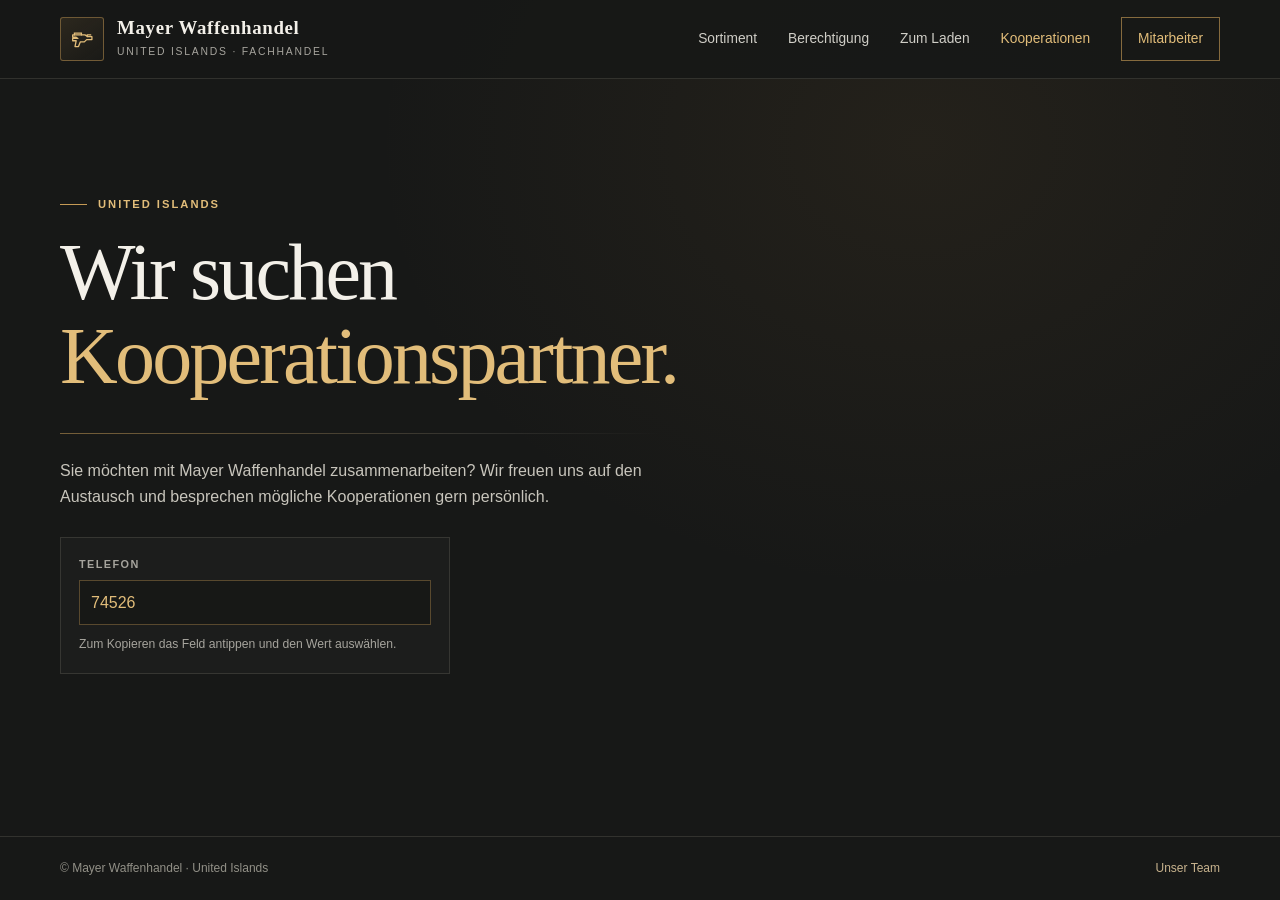
==== kooperationen.html @ f1b80914 "Add files via upload" ====
<!doctype html>
<html lang="de">
<head>
  <meta charset="utf-8">
  <meta name="viewport" content="width=device-width, initial-scale=1">
  <meta name="theme-color" content="#171817">
  <meta name="description" content="Mayer Waffenhandel sucht Kooperationspartner in United Islands.">
  <title>Kooperationen | Mayer Waffenhandel</title>
  <style>
    :root {
      color-scheme: dark;
      --ink: #f3f0e9;
      --muted: #a6a49d;
      --gold: #c59a55;
      --gold-light: #e2bd7a;
      --line: rgba(233, 223, 201, .13);
      --background: #171817;
      --max-width: 1160px;
    }

    * { box-sizing: border-box; }

    body {
      min-height: 100vh;
      display: flex;
      flex-direction: column;
      margin: 0;
      background:
        radial-gradient(ellipse at 72% 16%, rgba(130, 99, 53, .12), transparent 34rem),
        var(--background);
      color: var(--ink);
      font-family: "Segoe UI", Arial, sans-serif;
      line-height: 1.6;
    }

    a { color: inherit; }

    .container {
      width: min(var(--max-width), calc(100% - 48px));
      margin-inline: auto;
    }

    .site-header {
      position: sticky;
      z-index: 5;
      top: 0;
      border-bottom: 1px solid var(--line);
      background: rgba(23, 24, 23, .94);
    }

    .header-inner {
      min-height: 78px;
      display: flex;
      align-items: center;
      justify-content: space-between;
      gap: 20px;
    }

    .brand {
      display: inline-flex;
      align-items: center;
      gap: 13px;
      text-decoration: none;
    }

    .brand-mark {
      width: 44px;
      height: 44px;
      display: grid;
      place-items: center;
      border: 1px solid rgba(197, 154, 85, .48);
      border-radius: 3px;
      color: var(--gold-light);
      background: linear-gradient(145deg, rgba(197, 154, 85, .13), rgba(197, 154, 85, .025));
    }

    .brand-mark svg { width: 28px; height: 28px; }

    .brand-name {
      display: block;
      font-family: Georgia, "Times New Roman", serif;
      font-size: 1.18rem;
      font-weight: 700;
      letter-spacing: .035em;
      line-height: 1.2;
    }

    .brand-caption {
      display: block;
      margin-top: 4px;
      color: var(--muted);
      font-size: .65rem;
      letter-spacing: .17em;
      text-transform: uppercase;
    }

    .main-nav {
      display: flex;
      align-items: center;
      gap: 31px;
    }

    .main-nav a {
      color: #d0cec7;
      font-size: .86rem;
      text-decoration: none;
      transition: color .18s ease;
    }

    .main-nav a:hover,
    .main-nav a[aria-current="page"] { color: var(--gold-light); }

    .main-nav .nav-contact {
      padding: 10px 16px;
      border: 1px solid rgba(197, 154, 85, .64);
      color: var(--gold-light);
    }

    main {
      flex: 1;
      padding-block: clamp(70px, 13vh, 145px);
    }

    .eyebrow {
      display: flex;
      align-items: center;
      gap: 11px;
      margin: 0 0 16px;
      color: var(--gold-light);
      font-size: .7rem;
      font-weight: 700;
      letter-spacing: .18em;
      text-transform: uppercase;
    }

    .eyebrow::before {
      width: 27px;
      height: 1px;
      background: var(--gold);
      content: "";
    }

    h1 {
      margin: 0;
      font-family: Georgia, "Times New Roman", serif;
      font-size: clamp(2.8rem, 7vw, 5rem);
      font-weight: 500;
      letter-spacing: -.035em;
      line-height: 1.05;
    }

    h1 span { color: var(--gold-light); }

    .quiet-rule {
      width: min(100%, 600px);
      height: 1px;
      margin-top: 35px;
      background: linear-gradient(90deg, rgba(197, 154, 85, .55), var(--line) 68%, transparent);
    }

    .partner-copy {
      max-width: 620px;
      margin-top: 24px;
      color: #c8c5bc;
    }

    .partner-contact {
      width: min(100%, 390px);
      margin-top: 28px;
      padding: 18px;
      border: 1px solid var(--line);
      background: rgba(255, 255, 255, .018);
    }

    .partner-contact label {
      display: block;
      margin-bottom: 6px;
      color: var(--muted);
      font-size: .68rem;
      font-weight: 700;
      letter-spacing: .13em;
      text-transform: uppercase;
    }

    .copy-value {
      width: 100%;
      min-height: 44px;
      padding: 9px 11px;
      border: 1px solid rgba(197, 154, 85, .38);
      background: #171816;
      color: var(--gold-light);
      font: inherit;
      font-size: 1rem;
      user-select: all;
    }

    .copy-hint {
      margin: 10px 0 0;
      color: var(--muted);
      font-size: .76rem;
    }

    .site-footer {
      padding-block: 22px;
      border-top: 1px solid var(--line);
      color: #929087;
      font-size: .75rem;
    }

    .footer-inner {
      display: flex;
      justify-content: space-between;
      gap: 20px;
    }

    .footer-inner a {
      color: #c8b38e;
      text-decoration: none;
    }

    .footer-inner a:hover { color: var(--gold-light); }

    @media (max-width: 520px) {
      .container { width: min(100% - 34px, var(--max-width)); }
      .header-inner { min-height: 68px; gap: 6px; }
      .brand { gap: 8px; }
      .brand-mark { width: 38px; height: 38px; }
      .brand-name { font-size: .88rem; letter-spacing: 0; }
      .brand-caption { display: none; }
      .main-nav { gap: 7px; }
      .main-nav a:not(.nav-contact):not([href="index.html#sortiment"]) { display: none; }
      .main-nav a[href="index.html#sortiment"] { display: inline; font-size: .67rem; }
      .main-nav .nav-contact { padding: 7px 8px; font-size: .67rem; white-space: nowrap; }
      .footer-inner { flex-direction: column; gap: 6px; }
    }
  </style>
</head>
<body>
  <header class="site-header">
    <div class="container header-inner">
      <a class="brand" href="index.html" aria-label="Mayer Waffenhandel – zur Startseite">
        <span class="brand-mark" aria-hidden="true">
          <svg viewBox="0 0 48 48" fill="none" xmlns="http://www.w3.org/2000/svg">
            <path d="M8 17h21l5 3h7v5h-9l-4 4h-7l-3 8h-6l2-10h-6v-4h9l-3-2H8v-4Z" stroke="currentColor" stroke-width="2.2" stroke-linejoin="round"/>
            <path d="M11 17v-3h12v3M33 20v-3h6" stroke="currentColor" stroke-width="2.2" stroke-linecap="round"/>
          </svg>
        </span>
        <span>
          <span class="brand-name">Mayer Waffenhandel</span>
          <span class="brand-caption">United Islands · Fachhandel</span>
        </span>
      </a>
      <nav class="main-nav" aria-label="Hauptnavigation">
        <a href="index.html#sortiment">Sortiment</a>
        <a href="index.html#berechtigung">Berechtigung</a>
        <a href="index.html#kontakt">Zum Laden</a>
        <a href="kooperationen.html" aria-current="page">Kooperationen</a>
        <a class="nav-contact" href="mitarbeiter.html">Mitarbeiter</a>
      </nav>
    </div>
  </header>

  <main>
    <div class="container">
      <p class="eyebrow">United Islands</p>
      <h1>Wir suchen<br><span>Kooperationspartner.</span></h1>
      <div class="quiet-rule" aria-hidden="true"></div>
      <p class="partner-copy">Sie möchten mit Mayer Waffenhandel zusammenarbeiten? Wir freuen uns auf den Austausch und besprechen mögliche Kooperationen gern persönlich.</p>
      <div class="partner-contact">
        <label for="kooperation-telefon">Telefon</label>
        <input class="copy-value" id="kooperation-telefon" type="text" value="74526" readonly aria-label="Telefonnummer von Mayer Waffenhandel">
        <p class="copy-hint">Zum Kopieren das Feld antippen und den Wert auswählen.</p>
      </div>
    </div>
  </main>

  <footer class="site-footer">
    <div class="container footer-inner">
      <span>© Mayer Waffenhandel · United Islands</span>
      <a href="mitarbeiter.html">Unser Team</a>
    </div>
  </footer>
</body>
</html>
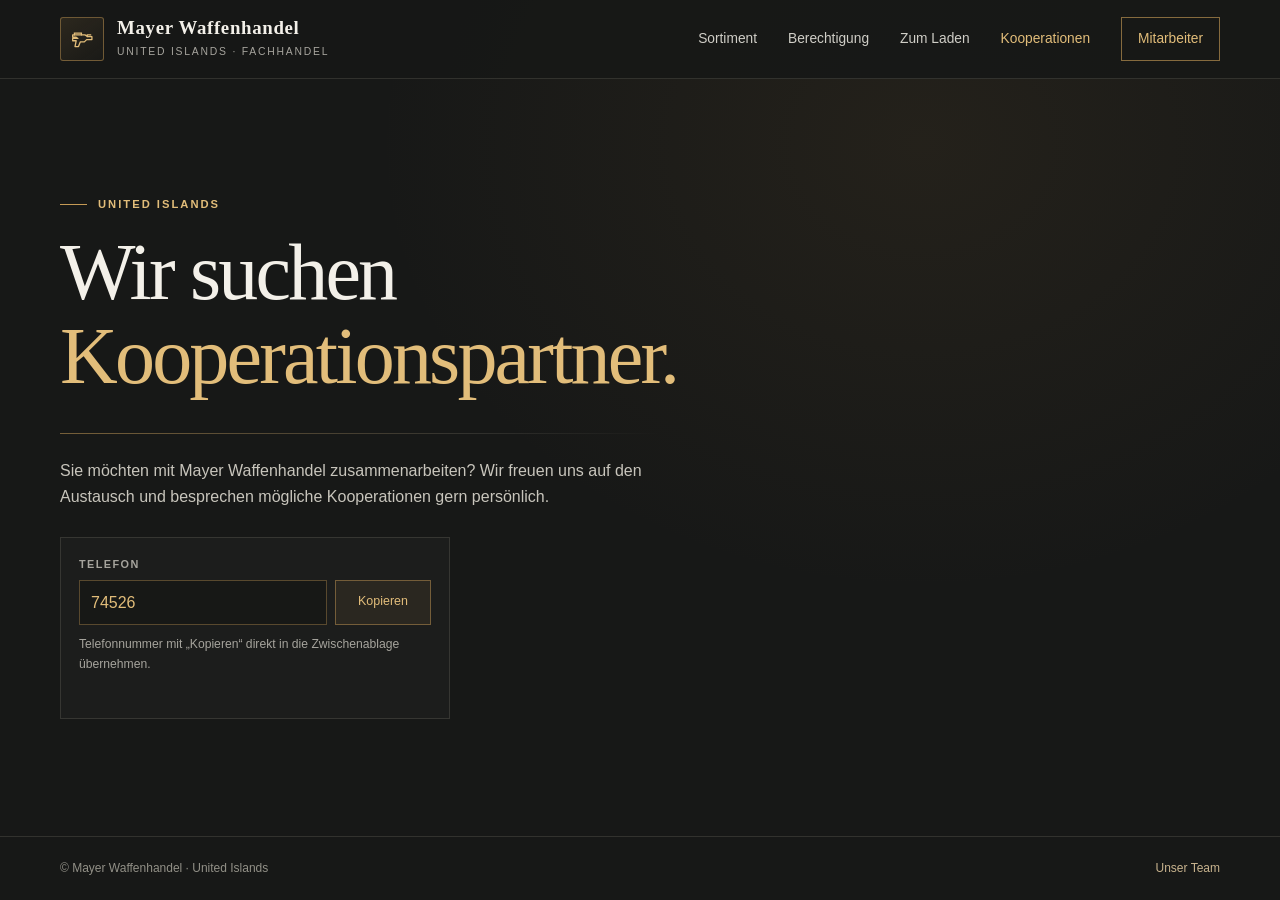
==== commit 2bb7081e: "Add files via upload" ====
--- a/kooperationen.html
+++ b/kooperationen.html
@@ -149,7 +149,7 @@
       line-height: 1.05;
     }
 
-    h1 span { color: var(--gold-light); }
+    h1 span { color: var(--gold-light); overflow-wrap: anywhere; }
 
     .quiet-rule {
       width: min(100%, 600px);
@@ -194,11 +194,45 @@
       user-select: all;
     }
 
+    .copy-row {
+      display: flex;
+      width: 100%;
+      min-width: 0;
+      align-items: stretch;
+      gap: 8px;
+    }
+
+    .copy-row .copy-value { width: auto; min-width: 0; flex: 1; }
+
+    .copy-button {
+      min-width: 96px;
+      min-height: 44px;
+      padding: 8px 13px;
+      border: 1px solid rgba(197, 154, 85, .48);
+      background: rgba(197, 154, 85, .08);
+      color: var(--gold-light);
+      font: inherit;
+      font-size: .78rem;
+      cursor: pointer;
+    }
+
+    .copy-button:hover { background: rgba(197, 154, 85, .16); }
+    .copy-button:focus-visible { outline: 2px solid var(--gold-light); outline-offset: 3px; }
+
     .copy-hint {
       margin: 10px 0 0;
       color: var(--muted);
       font-size: .76rem;
     }
+
+    .copy-status {
+      min-height: 1.5em;
+      margin: 8px 0 0;
+      color: #c8b38e;
+      font-size: .76rem;
+    }
+
+    .copy-status[data-error="true"] { color: #e7a49b; }
 
     .site-footer {
       padding-block: 22px;
@@ -269,7 +303,8 @@
       <div class="partner-contact">
         <label for="kooperation-telefon">Telefon</label>
         <input class="copy-value" id="kooperation-telefon" type="text" value="74526" readonly aria-label="Telefonnummer von Mayer Waffenhandel">
-        <p class="copy-hint">Zum Kopieren das Feld antippen und den Wert auswählen.</p>
+        <p class="copy-hint">Telefonnummer mit „Kopieren“ direkt in die Zwischenablage übernehmen.</p>
+        <p class="copy-status" role="status" aria-live="polite"></p>
       </div>
     </div>
   </main>
@@ -280,5 +315,57 @@
       <a href="mitarbeiter.html">Unser Team</a>
     </div>
   </footer>
+  <script>
+    (() => {
+      function fallbackCopy(input) {
+        input.focus();
+        input.select();
+        input.setSelectionRange(0, input.value.length);
+        return document.execCommand('copy');
+      }
+
+      async function copyValue(input, status, button) {
+        status.removeAttribute('data-error');
+        try {
+          if (navigator.clipboard && window.isSecureContext) {
+            await navigator.clipboard.writeText(input.value);
+            status.textContent = 'In die Zwischenablage kopiert.';
+            return;
+          }
+        } catch {}
+
+        try {
+          if (fallbackCopy(input)) {
+            status.textContent = 'In die Zwischenablage kopiert.';
+            button.focus();
+            return;
+          }
+        } catch {}
+
+        input.focus();
+        input.select();
+        input.setSelectionRange(0, input.value.length);
+        status.dataset.error = 'true';
+        status.textContent = 'Kopieren nicht möglich. Der Wert ist markiert – bitte manuell kopieren.';
+      }
+
+      document.querySelectorAll('.copy-value[readonly]').forEach((input) => {
+        const row = document.createElement('div');
+        row.className = 'copy-row';
+        input.parentNode.insertBefore(row, input);
+        row.append(input);
+
+        const button = document.createElement('button');
+        button.className = 'copy-button';
+        button.type = 'button';
+        button.textContent = 'Kopieren';
+        button.setAttribute('aria-label', `Wert kopieren: ${input.getAttribute('aria-label') || 'Kontaktangabe'}`);
+        row.append(button);
+
+        const status = input.closest('.partner-contact').querySelector('.copy-status');
+        button.addEventListener('click', () => copyValue(input, status, button));
+      });
+    })();
+  </script>
 </body>
 </html>
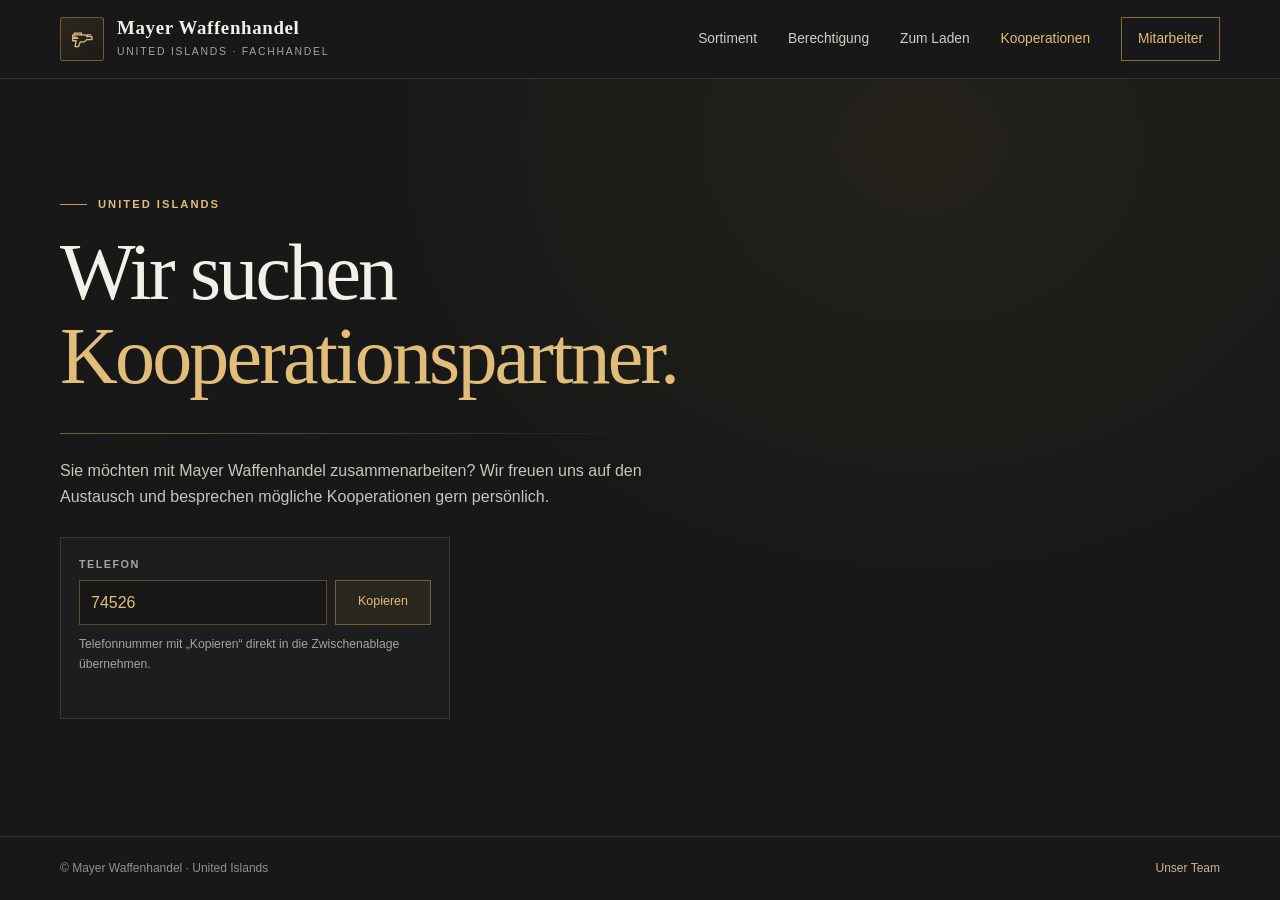
==== commit 3f69339e: "Add files via upload" ====
--- a/kooperationen.html
+++ b/kooperationen.html
@@ -6,268 +6,17 @@
   <meta name="theme-color" content="#171817">
   <meta name="description" content="Mayer Waffenhandel sucht Kooperationspartner in United Islands.">
   <title>Kooperationen | Mayer Waffenhandel</title>
-  <style>
-    :root {
-      color-scheme: dark;
-      --ink: #f3f0e9;
-      --muted: #a6a49d;
-      --gold: #c59a55;
-      --gold-light: #e2bd7a;
-      --line: rgba(233, 223, 201, .13);
-      --background: #171817;
-      --max-width: 1160px;
-    }
-
-    * { box-sizing: border-box; }
-
-    body {
-      min-height: 100vh;
-      display: flex;
-      flex-direction: column;
-      margin: 0;
-      background:
-        radial-gradient(ellipse at 72% 16%, rgba(130, 99, 53, .12), transparent 34rem),
-        var(--background);
-      color: var(--ink);
-      font-family: "Segoe UI", Arial, sans-serif;
-      line-height: 1.6;
-    }
-
-    a { color: inherit; }
-
-    .container {
-      width: min(var(--max-width), calc(100% - 48px));
-      margin-inline: auto;
-    }
-
-    .site-header {
-      position: sticky;
-      z-index: 5;
-      top: 0;
-      border-bottom: 1px solid var(--line);
-      background: rgba(23, 24, 23, .94);
-    }
-
-    .header-inner {
-      min-height: 78px;
-      display: flex;
-      align-items: center;
-      justify-content: space-between;
-      gap: 20px;
-    }
-
-    .brand {
-      display: inline-flex;
-      align-items: center;
-      gap: 13px;
-      text-decoration: none;
-    }
-
-    .brand-mark {
-      width: 44px;
-      height: 44px;
-      display: grid;
-      place-items: center;
-      border: 1px solid rgba(197, 154, 85, .48);
-      border-radius: 3px;
-      color: var(--gold-light);
-      background: linear-gradient(145deg, rgba(197, 154, 85, .13), rgba(197, 154, 85, .025));
-    }
-
-    .brand-mark svg { width: 28px; height: 28px; }
-
-    .brand-name {
-      display: block;
-      font-family: Georgia, "Times New Roman", serif;
-      font-size: 1.18rem;
-      font-weight: 700;
-      letter-spacing: .035em;
-      line-height: 1.2;
-    }
-
-    .brand-caption {
-      display: block;
-      margin-top: 4px;
-      color: var(--muted);
-      font-size: .65rem;
-      letter-spacing: .17em;
-      text-transform: uppercase;
-    }
-
-    .main-nav {
-      display: flex;
-      align-items: center;
-      gap: 31px;
-    }
-
-    .main-nav a {
-      color: #d0cec7;
-      font-size: .86rem;
-      text-decoration: none;
-      transition: color .18s ease;
-    }
-
-    .main-nav a:hover,
-    .main-nav a[aria-current="page"] { color: var(--gold-light); }
-
-    .main-nav .nav-contact {
-      padding: 10px 16px;
-      border: 1px solid rgba(197, 154, 85, .64);
-      color: var(--gold-light);
-    }
-
-    main {
-      flex: 1;
-      padding-block: clamp(70px, 13vh, 145px);
-    }
-
-    .eyebrow {
-      display: flex;
-      align-items: center;
-      gap: 11px;
-      margin: 0 0 16px;
-      color: var(--gold-light);
-      font-size: .7rem;
-      font-weight: 700;
-      letter-spacing: .18em;
-      text-transform: uppercase;
-    }
-
-    .eyebrow::before {
-      width: 27px;
-      height: 1px;
-      background: var(--gold);
-      content: "";
-    }
-
-    h1 {
-      margin: 0;
-      font-family: Georgia, "Times New Roman", serif;
-      font-size: clamp(2.8rem, 7vw, 5rem);
-      font-weight: 500;
-      letter-spacing: -.035em;
-      line-height: 1.05;
-    }
-
-    h1 span { color: var(--gold-light); overflow-wrap: anywhere; }
-
-    .quiet-rule {
-      width: min(100%, 600px);
-      height: 1px;
-      margin-top: 35px;
-      background: linear-gradient(90deg, rgba(197, 154, 85, .55), var(--line) 68%, transparent);
-    }
-
-    .partner-copy {
-      max-width: 620px;
-      margin-top: 24px;
-      color: #c8c5bc;
-    }
-
-    .partner-contact {
-      width: min(100%, 390px);
-      margin-top: 28px;
-      padding: 18px;
-      border: 1px solid var(--line);
-      background: rgba(255, 255, 255, .018);
-    }
-
-    .partner-contact label {
-      display: block;
-      margin-bottom: 6px;
-      color: var(--muted);
-      font-size: .68rem;
-      font-weight: 700;
-      letter-spacing: .13em;
-      text-transform: uppercase;
-    }
-
-    .copy-value {
-      width: 100%;
-      min-height: 44px;
-      padding: 9px 11px;
-      border: 1px solid rgba(197, 154, 85, .38);
-      background: #171816;
-      color: var(--gold-light);
-      font: inherit;
-      font-size: 1rem;
-      user-select: all;
-    }
-
-    .copy-row {
-      display: flex;
-      width: 100%;
-      min-width: 0;
-      align-items: stretch;
-      gap: 8px;
-    }
-
-    .copy-row .copy-value { width: auto; min-width: 0; flex: 1; }
-
-    .copy-button {
-      min-width: 96px;
-      min-height: 44px;
-      padding: 8px 13px;
-      border: 1px solid rgba(197, 154, 85, .48);
-      background: rgba(197, 154, 85, .08);
-      color: var(--gold-light);
-      font: inherit;
-      font-size: .78rem;
-      cursor: pointer;
-    }
-
-    .copy-button:hover { background: rgba(197, 154, 85, .16); }
-    .copy-button:focus-visible { outline: 2px solid var(--gold-light); outline-offset: 3px; }
-
-    .copy-hint {
-      margin: 10px 0 0;
-      color: var(--muted);
-      font-size: .76rem;
-    }
-
-    .copy-status {
-      min-height: 1.5em;
-      margin: 8px 0 0;
-      color: #c8b38e;
-      font-size: .76rem;
-    }
-
-    .copy-status[data-error="true"] { color: #e7a49b; }
-
-    .site-footer {
-      padding-block: 22px;
-      border-top: 1px solid var(--line);
-      color: #929087;
-      font-size: .75rem;
-    }
-
-    .footer-inner {
-      display: flex;
-      justify-content: space-between;
-      gap: 20px;
-    }
-
-    .footer-inner a {
-      color: #c8b38e;
-      text-decoration: none;
-    }
-
-    .footer-inner a:hover { color: var(--gold-light); }
-
-    @media (max-width: 520px) {
-      .container { width: min(100% - 34px, var(--max-width)); }
-      .header-inner { min-height: 68px; gap: 6px; }
-      .brand { gap: 8px; }
-      .brand-mark { width: 38px; height: 38px; }
-      .brand-name { font-size: .88rem; letter-spacing: 0; }
-      .brand-caption { display: none; }
-      .main-nav { gap: 7px; }
-      .main-nav a:not(.nav-contact):not([href="index.html#sortiment"]) { display: none; }
-      .main-nav a[href="index.html#sortiment"] { display: inline; font-size: .67rem; }
-      .main-nav .nav-contact { padding: 7px 8px; font-size: .67rem; white-space: nowrap; }
-      .footer-inner { flex-direction: column; gap: 6px; }
-    }
-  </style>
+  <link rel="icon" href="favicon.svg" type="image/svg+xml">
+  <meta property="og:title" content="Kooperationen | Mayer Waffenhandel">
+  <meta property="og:description" content="Der Mayer Waffenhandel in United Islands freut sich auf passende Kooperationspartner.">
+  <meta property="og:type" content="website">
+  <meta property="og:locale" content="de_DE">
+  <meta property="og:url" content="https://tim44754346.github.io/mayer-waffenhandel/kooperationen.html">
+  <meta property="og:image" content="https://tim44754346.github.io/mayer-waffenhandel/vorschau.png">
+  <meta property="og:image:alt" content="Mayer Waffenhandel in United Islands">
+  <meta name="twitter:card" content="summary_large_image">
+  <link rel="stylesheet" href="css/style.css?v=1">
+  <link rel="stylesheet" href="css/kooperationen.css?v=1">
 </head>
 <body>
   <header class="site-header">
@@ -315,57 +64,6 @@
       <a href="mitarbeiter.html">Unser Team</a>
     </div>
   </footer>
-  <script>
-    (() => {
-      function fallbackCopy(input) {
-        input.focus();
-        input.select();
-        input.setSelectionRange(0, input.value.length);
-        return document.execCommand('copy');
-      }
-
-      async function copyValue(input, status, button) {
-        status.removeAttribute('data-error');
-        try {
-          if (navigator.clipboard && window.isSecureContext) {
-            await navigator.clipboard.writeText(input.value);
-            status.textContent = 'In die Zwischenablage kopiert.';
-            return;
-          }
-        } catch {}
-
-        try {
-          if (fallbackCopy(input)) {
-            status.textContent = 'In die Zwischenablage kopiert.';
-            button.focus();
-            return;
-          }
-        } catch {}
-
-        input.focus();
-        input.select();
-        input.setSelectionRange(0, input.value.length);
-        status.dataset.error = 'true';
-        status.textContent = 'Kopieren nicht möglich. Der Wert ist markiert – bitte manuell kopieren.';
-      }
-
-      document.querySelectorAll('.copy-value[readonly]').forEach((input) => {
-        const row = document.createElement('div');
-        row.className = 'copy-row';
-        input.parentNode.insertBefore(row, input);
-        row.append(input);
-
-        const button = document.createElement('button');
-        button.className = 'copy-button';
-        button.type = 'button';
-        button.textContent = 'Kopieren';
-        button.setAttribute('aria-label', `Wert kopieren: ${input.getAttribute('aria-label') || 'Kontaktangabe'}`);
-        row.append(button);
-
-        const status = input.closest('.partner-contact').querySelector('.copy-status');
-        button.addEventListener('click', () => copyValue(input, status, button));
-      });
-    })();
-  </script>
+  <script src="js/kopieren.js?v=1" defer></script>
 </body>
 </html>
--- a/css/style.css
+++ b/css/style.css
@@ -0,0 +1,34 @@
+:root {
+  color-scheme: dark;
+  --ink: #f3f0e9;
+  --muted: #a6a49d;
+  --gold: #c59a55;
+  --gold-light: #e2bd7a;
+  --panel: #20211f;
+  --line: rgba(233, 223, 201, .13);
+  --background: #171817;
+  --max-width: 1160px;
+}
+
+* { box-sizing: border-box; }
+
+.container { width: min(var(--max-width), calc(100% - 48px)); margin-inline: auto; }
+.site-header { position: sticky; z-index: 5; top: 0; border-bottom: 1px solid var(--line); background: #171817; }
+.header-inner { min-height: 78px; display: flex; align-items: center; justify-content: space-between; gap: 28px; }
+.brand { display: inline-flex; align-items: center; gap: 13px; text-decoration: none; }
+.brand-mark { width: 44px; height: 44px; display: grid; place-items: center; border: 1px solid rgba(197, 154, 85, .48); border-radius: 3px; color: var(--gold-light); background: linear-gradient(145deg, rgba(197, 154, 85, .13), rgba(197, 154, 85, .025)); }
+.brand-mark svg { width: 28px; height: 28px; }
+.brand-name { display: block; font-family: Georgia, "Times New Roman", serif; font-size: 1.18rem; font-weight: 700; letter-spacing: .035em; line-height: 1.2; }
+.brand-caption { display: block; margin-top: 4px; color: var(--muted); font-size: .65rem; letter-spacing: .17em; text-transform: uppercase; }
+.main-nav { display: flex; align-items: center; gap: 31px; }
+.main-nav a { color: #d0cec7; font-size: .86rem; text-decoration: none; }
+.main-nav a:hover, .main-nav a[aria-current="page"] { color: var(--gold-light); }
+.footer-inner { display: flex; justify-content: space-between; gap: 20px; }
+.copy-row { display: flex; width: 100%; min-width: 0; align-items: stretch; gap: 8px; }
+.copy-row .copy-value { width: auto; min-width: 0; flex: 1; }
+.copy-button { min-width: 96px; min-height: 44px; padding: 8px 13px; border: 1px solid rgba(197, 154, 85, .48); background: rgba(197, 154, 85, .08); color: var(--gold-light); font: inherit; font-size: .78rem; cursor: pointer; }
+.copy-button:hover { background: rgba(197, 154, 85, .16); }
+.copy-button:focus-visible { outline: 2px solid var(--gold-light); outline-offset: 3px; }
+.copy-value { padding: 9px 11px; border: 1px solid rgba(197, 154, 85, .28); background: #171816; color: var(--gold-light); font: inherit; font-size: 1rem; user-select: all; }
+.copy-status { min-height: 1.5em; margin: 8px 0 0; color: #c8b38e; font-size: .76rem; }
+.copy-status[data-error="true"] { color: #e7a49b; }
--- a/css/kooperationen.css
+++ b/css/kooperationen.css
@@ -0,0 +1,142 @@
+/* Page-specific header, footer and form sizing retained from the original stylesheet. */
+.header-inner { gap: 20px; }
+.site-footer { padding-block: 22px; }
+.copy-value { width: 100%; min-height: 44px; border-color: rgba(197, 154, 85, .38); }
+
+
+    body {
+      min-height: 100vh;
+      display: flex;
+      flex-direction: column;
+      margin: 0;
+      background:
+        radial-gradient(ellipse at 72% 16%, rgba(130, 99, 53, .12), transparent 34rem),
+        var(--background);
+      color: var(--ink);
+      font-family: "Segoe UI", Arial, sans-serif;
+      line-height: 1.6;
+    }
+
+
+    a { color: inherit; }
+
+
+    .main-nav .nav-contact {
+      padding: 10px 16px;
+      border: 1px solid rgba(197, 154, 85, .64);
+      color: var(--gold-light);
+    }
+
+
+    main {
+      flex: 1;
+      padding-block: clamp(70px, 13vh, 145px);
+    }
+
+
+    .eyebrow {
+      display: flex;
+      align-items: center;
+      gap: 11px;
+      margin: 0 0 16px;
+      color: var(--gold-light);
+      font-size: .7rem;
+      font-weight: 700;
+      letter-spacing: .18em;
+      text-transform: uppercase;
+    }
+
+
+    .eyebrow::before {
+      width: 27px;
+      height: 1px;
+      background: var(--gold);
+      content: "";
+    }
+
+
+    h1 {
+      margin: 0;
+      font-family: Georgia, "Times New Roman", serif;
+      font-size: clamp(2.8rem, 7vw, 5rem);
+      font-weight: 500;
+      letter-spacing: -.035em;
+      line-height: 1.05;
+    }
+
+
+    h1 span { color: var(--gold-light); overflow-wrap: anywhere; }
+
+
+    .quiet-rule {
+      width: min(100%, 600px);
+      height: 1px;
+      margin-top: 35px;
+      background: linear-gradient(90deg, rgba(197, 154, 85, .55), var(--line) 68%, transparent);
+    }
+
+
+    .partner-copy {
+      max-width: 620px;
+      margin-top: 24px;
+      color: #c8c5bc;
+    }
+
+
+    .partner-contact {
+      width: min(100%, 390px);
+      margin-top: 28px;
+      padding: 18px;
+      border: 1px solid var(--line);
+      background: rgba(255, 255, 255, .018);
+    }
+
+
+    .partner-contact label {
+      display: block;
+      margin-bottom: 6px;
+      color: var(--muted);
+      font-size: .68rem;
+      font-weight: 700;
+      letter-spacing: .13em;
+      text-transform: uppercase;
+    }
+
+
+    .copy-hint {
+      margin: 10px 0 0;
+      color: var(--muted);
+      font-size: .76rem;
+    }
+
+
+    .site-footer {
+      padding-block: 22px;
+      border-top: 1px solid var(--line);
+      color: #929087;
+      font-size: .75rem;
+    }
+
+
+    .footer-inner a {
+      color: #c8b38e;
+      text-decoration: none;
+    }
+
+
+    .footer-inner a:hover { color: var(--gold-light); }
+
+
+    @media (max-width: 520px) {
+      .container { width: min(100% - 34px, var(--max-width)); }
+      .header-inner { min-height: 68px; gap: 6px; }
+      .brand { gap: 8px; }
+      .brand-mark { width: 38px; height: 38px; }
+      .brand-name { font-size: .88rem; letter-spacing: 0; }
+      .brand-caption { display: none; }
+      .main-nav { gap: 7px; }
+      .main-nav a:not(.nav-contact):not([href="index.html#sortiment"]) { display: none; }
+      .main-nav a[href="index.html#sortiment"] { display: inline; font-size: .67rem; }
+      .main-nav .nav-contact { padding: 7px 8px; font-size: .67rem; white-space: nowrap; }
+      .footer-inner { flex-direction: column; gap: 6px; }
+    }
